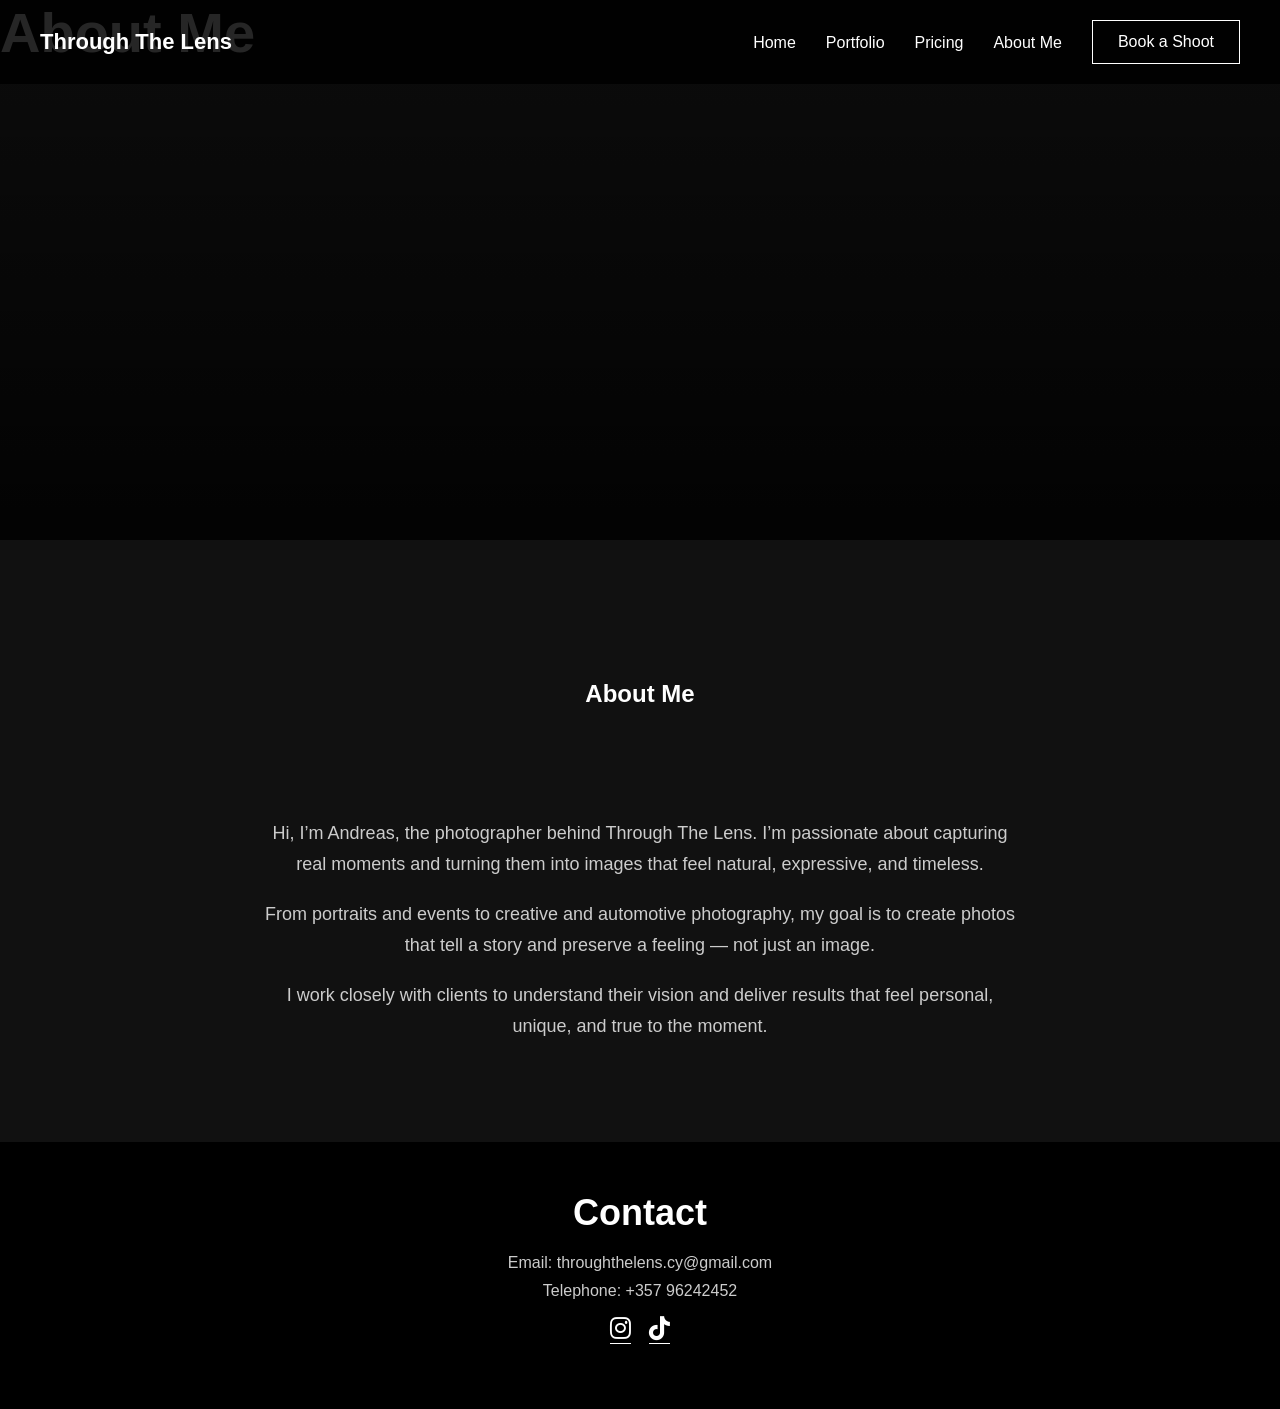
==== about.html @ ca262a56 "Add files via upload" ====
<!DOCTYPE html>
<html lang="en">
<head>
  <meta charset="UTF-8">
  <meta name="viewport" content="width=device-width, initial-scale=1.0">
  <title>About Me | Through The Lens</title>
  <link rel="stylesheet" href="style.css">
  <link rel="stylesheet" href="https://cdnjs.cloudflare.com/ajax/libs/font-awesome/6.5.0/css/all.min.css">
</head>
<body>

  <nav class="navbar">
    <div class="logo">Through The Lens</div>
    <ul class="nav-links">
      <li><a href="index.html">Home</a></li>
      <li class="dropdown">
        <a href="#">Portfolio</a>
        <ul class="dropdown-menu">
          <li><a href="portraits.html">Portraits</a></li>
          <li><a href="nature.html">Nature</a></li>
          <li><a href="events.html">Events</a></li>
          <li><a href="architecture.html">Architecture</a></li>
          <li><a href="lifestyle.html">Lifestyle</a></li>
          <li><a href="creative.html">Creative</a></li>
          <li><a href="automotive.html">Automotive</a></li>
        </ul>
      </li>
      <li><a href="pricing.html">Pricing</a></li>
      <li><a href="about.html">About Me</a></li>
      <li><a href="booking.html" class="btn">Book a Shoot</a></li>
    </ul>
  </nav>
  
  <header class="about-hero">
  <div class="about-hero-overlay">
    <h1>About Me</h1>
  </div>
</header>

  <section class="page-header">
    <h1>About Me</h1>
  </section>

  <section class="about-page">
    <div class="about-content">
      <p>
        Hi, I’m Andreas, the photographer behind Through The Lens. I’m passionate about capturing real moments and turning them into images that feel natural, expressive, and timeless.
      </p>
      
      <p>
        From portraits and events to creative and automotive photography, my goal is to create photos that tell a story and preserve a feeling — not just an image.
      </p>
      
      <p>
        I work closely with clients to understand their vision and deliver results that feel personal, unique, and true to the moment.
      </p>
    </div>
  </section>

  <section class="contact">
    <h2>Contact</h2>

  <p>Email: throughthelens.cy@gmail.com</p>
  <p>Telephone: +357 96242452</p>

    <div class="social-icons">
    <a href="https://www.instagram.com/_through_the_lens_cy" target="_blank" aria-label="Instagram">
      <i class="fa-brands fa-instagram"></i>
    </a>

    <a href="https://www.tiktok.com/" target="_blank" aria-label="TikTok">
      <i class="fa-brands fa-tiktok"></i>
    </a>
  </div>
  </section>

</body>
</html>
---- style.css ----
/* =========================
   RESET / GLOBAL
========================= */
* {
  margin: 0;
  padding: 0;
  box-sizing: border-box;
}

html, body {
  background-color: #111;
  color: white;
  font-family: Arial, sans-serif;
  scroll-behavior: smooth;
}

.social-icons {
  display: flex;
  justify-content: center;
  gap: 18px;
  margin: 15px 0;
}

.social-icons a {
  color: white;
  font-size: 24px;
  transition: 0.3s;
}

.social-icons a:hover {
  color: #aaa;
  transform: scale(1.1);
}
/* =========================
   ADMIN
========================= */
.gallery img {
  opacity: 0;
}
.gallery img.show {
  opacity: 1;
}
#admin-gallery {
  margin-top: 40px;
  gap: 20px;
}

/* =========================
   NAVBAR
========================= */
.navbar {
  position: fixed;
  top: 0;
  width: 100%;
  background: rgba(0, 0, 0, 0.85);
  display: flex;
  justify-content: space-between;
  align-items: center;
  padding: 20px 40px;
  z-index: 1000;
}

.logo {
  font-size: 22px;
  font-weight: bold;
}

.nav-links {
  list-style: none;
  display: flex;
  gap: 30px;
}

.nav-links li {
  position: relative;
}

.nav-links a {
  color: white;
  text-decoration: none;
}

.nav-links > li > a:not(.btn) {
  position: relative;
  top: 14px;
}

.dropdown-menu {
  display: none;
  position: absolute;
  top: 100%;
  left: 0;
  background: #000;
  list-style: none;
  min-width: 170px;
  padding: 10px 0;
  border-radius: 6px;
}

.dropdown-menu li {
  padding: 10px 20px;
}

.dropdown-menu li a {
  color: white;
}

.dropdown:hover .dropdown-menu {
  display: block;
}


/* =========================
   HERO
========================= */
.hero {
  height: 100vh;
  background:
    linear-gradient(rgba(0,0,0,0.45), rgba(0,0,0,0.7)),
    url("images/hero.jpg") center/cover no-repeat;
  display: flex;
  justify-content: center;
  align-items: center;
  text-align: center;
  padding: 20px;
}

.overlay h1 {
  font-size: 60px;
  margin-bottom: 10px;
}

.overlay p {
  margin: 10px 0 20px;
  color: #ddd;
  font-size: 20px;
}


/* =========================
   BUTTON
========================= */
.btn {
  display: inline-block;
  padding: 12px 25px;
  border: 1px solid white;
  color: white;
  text-decoration: none;
  transition: 0.3s;
}

.btn:hover {
  background: white;
  color: black;
}


/* =========================
   PAGE HEADER
========================= */
.page-header {
  padding-top: 140px;
  padding-bottom: 30px;
  text-align: center;
  background-color: #111;
}

.page-header h1 {
  color: white;
}


/* =========================
   GALLERY
========================= */
.gallery-section {
  padding: 60px 20px;
  text-align: center;
  background-color: #111;
}

.gallery-section h2 {
  margin-bottom: 30px;
  color: white;
  font-size: 40px;
}

.gallery {
  display: grid;
  grid-template-columns: repeat(auto-fit, minmax(300px, 1fr));
  gap: 15px;
  justify-items: center;
}

.gallery img {
  width: 100%;
  max-width: 600px;
  height: auto;
  min-height: 600px;
  object-fit: cover;
  border-radius: 10px;
  opacity: 0;
  transition: transform 0.3s, opacity 0.8s ease;
}

.gallery img.show {
  opacity: 1;
}

.gallery img:hover {
  transform: scale(1.03);
}


/* =========================
   ABOUT (HOME PAGE)
========================= */
.about {
  text-align: center;
  padding: 80px 20px;
  background-color: #111;
}

.about h2 {
  color: white;
  margin-bottom: 20px;
  font-size: 40px;
}

.about p {
  max-width: 700px;
  margin: auto;
  color: #ccc;
  font-size: 18px;
  line-height: 1.6;
}


/* =========================
   CONTACT
========================= */
.contact {
  text-align: center;
  padding: 50px 20px;
  background: #000;
}

.contact h2 {
  color: white;
  margin-bottom: 20px;
  font-size: 36px;
}

.contact p {
  color: #ccc;
  margin-bottom: 10px;
}

.contact a {
  color: white;
  text-decoration: none;
  border-bottom: 1px solid white;
}

.contact a:hover {
  color: #aaa;
}


/* =========================
   LIGHTBOX
========================= */
.lightbox {
  position: fixed;
  top: 0;
  left: 0;
  width: 100%;
  height: 100%;
  background: rgba(0,0,0,0.92);
  display: none;
  justify-content: center;
  align-items: center;
  z-index: 2000;
  opacity: 0;
  transition: opacity 0.3s ease;
}

.lightbox.show {
  display: flex;
  opacity: 1;
}

.lightbox-content {
  position: relative;
  max-width: 90%;
  max-height: 90%;
}

.lightbox img {
  max-width: 100%;
  max-height: 85vh;
  border-radius: 10px;
  box-shadow: 0 0 30px black;
  display: block;
}

.lightbox-watermark {
  position: absolute;
  top: 50%;
  left: 50%;
  transform: translate(-50%, -50%) rotate(-35deg);
  font-size: 90px;
  font-weight: bold;
  letter-spacing: 6px;
  color: rgba(255, 255, 255, 0.3);
  width: 200%;
  text-align: center;
  pointer-events: none;
  user-select: none;
}

.wm-top {
  top: 20%;
}

.wm-center {
  top: 50%;
  transform: translate(-50%, -50%) rotate(-35deg);
}

.wm-bottom {
  top: 80%;
}

.lightbox-close {
  position: absolute;
  top: -40px;
  right: 0;
  font-size: 28px;
  color: white;
  cursor: pointer;
}


/* =========================
   BOOKING
========================= */
.booking-section {
  padding: 140px 20px 60px;
  max-width: 800px;
  margin: 0 auto;
  background-color: #111;
}

.booking-section h1 {
  text-align: center;
  margin-bottom: 15px;
  color: white;
}

.booking-section p {
  text-align: center;
  color: #ccc;
  margin-bottom: 30px;
}

.booking-form {
  display: grid;
  gap: 18px;
}

.booking-form label {
  display: block;
  margin-bottom: 6px;
  font-size: 14px;
  color: #ccc;
}

.booking-form input,
.booking-form select,
.booking-form textarea {
  width: 100%;
  padding: 14px;
  background: #1b1b1b;
  border: 1px solid #333;
  color: white;
  border-radius: 8px;
  font-size: 15px;
}

.booking-form textarea {
  min-height: 140px;
  resize: vertical;
}

.booking-form button {
  padding: 14px 20px;
  border: 1px solid white;
  background: transparent;
  color: white;
  cursor: pointer;
  transition: 0.3s;
  border-radius: 8px;
}

.booking-form button:hover {
  background: white;
  color: black;
}

.hint {
  display: block;
  margin-top: 5px;
  color: #888;
  font-size: 13px;
}

/* =========================
   PRICING
========================= */
.pricing-section {
  padding: 40px 20px 60px;
  text-align: center;
  max-width: 1100px;
  margin: 0 auto;
}

.badge {
  background: rgba(255, 255, 255, 0.131);
  color: black;
  font-size: 12px;
  padding: 4px 10px;
  border-radius: 20px;
  margin-bottom: 10px;
  display: inline-block;
}

.pricing-intro,
.pricing-note {
  max-width: 750px;
  margin: 0 auto 35px;
  color: #ccc;
  line-height: 1.7;
  font-size: 17px;
}

.pricing-grid,
.prints-grid {
  display: grid;
  grid-template-columns: repeat(auto-fit, minmax(260px, 1fr));
  gap: 25px;
  margin-top: 30px;
}

.pricing-card:hover {
  transform: translateY(-12px) scale(1.03);
  box-shadow: 0 25px 50px rgba(255, 255, 255, 0.12);
  border-color: white;
}

.pricing-card:hover button {
  background: white;
  color: black;
}

.pricing-card.featured {
  border: 2px solid white;
  transform: scale(1.05);
}
.pricing-card {
  background: #1b1b1b;
  border: 1px solid #333;
  border-radius: 12px;
  padding: 30px 25px;
  text-align: center;
  
  transition: transform 0.35s cubic-bezier(0.22, 1, 0.36, 1),
              box-shadow 0.35s cubic-bezier(0.22, 1, 0.36, 1),
              border-color 0.25s ease;
  will-change: transform;
}

.pricing-card h2,
.pricing-card h3 {
  margin-bottom: 15px;
}

.pricing-card p {
  color: #ccc;
  margin-bottom: 10px;
  line-height: 1.6;
}

.pricing-card h3 {
  color: white;
  font-size: 28px;
  margin-top: 20px;
}

.featured {
  border: 1px solid white;
  transform: scale(1.03);
}

.extras-section,
.prints-section {
  padding: 20px 20px 50px;
  max-width: 1100px;
  margin: 0 auto;
  text-align: center;
}

.extras-section h2,
.prints-section h2 {
  margin-bottom: 20px;
  font-size: 32px;
}

.extras-list p {
  color: #ccc;
  margin-bottom: 15px;
  line-height: 1;
}

.whitewall-link {
  color: white;
  text-decoration: underline;
  border-bottom: 1px solid white;
  text-underline-offset: 3px; /* spacing */
  text-decoration-thickness: 1px;
  transition: 0.3s;
}

.whitewall-link:hover {
  color: #5eff00;
  border-bottom: 1px solid #ccc;
}

.note {
  margin-top: 20px;
  margin-bottom: 5px;
  color: #aaa;
  font-size: 14px;
  line-height: 1.6;
}

/* =========================
   ABOUT PAGE
========================= */
.about-page {
  padding: 80px 20px;
  max-width: 800px;
  margin: 0 auto;
  text-align: center;
}

.about-content p {
  color: #ccc;
  font-size: 18px;
  line-height: 1.7;
  margin-bottom: 20px;
}

.about-hero {
  height: 60vh;
  background:
    linear-gradient(to bottom, rgba(0,0,0,0.3), rgba(0,0,0,0.85)),
    url("images/hero2.jpg") center/cover no-repeat;
}

.about-hero-overlay h1 {
  font-size: 56px;
  color: white;
}
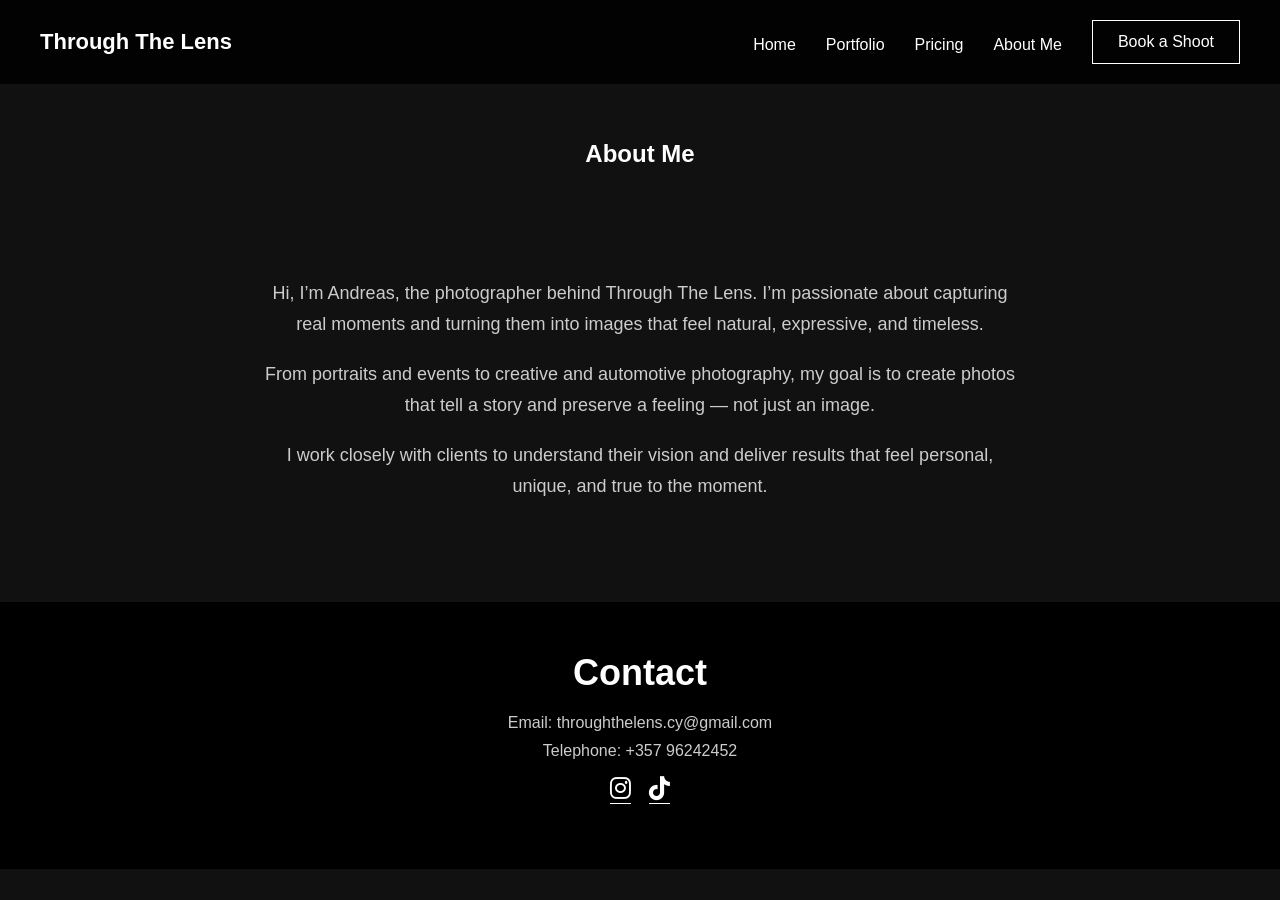
==== commit 564b934d: "Update about.html" ====
--- a/about.html
+++ b/about.html
@@ -31,11 +31,6 @@
     </ul>
   </nav>
   
-  <header class="about-hero">
-  <div class="about-hero-overlay">
-    <h1>About Me</h1>
-  </div>
-</header>
 
   <section class="page-header">
     <h1>About Me</h1>
@@ -75,4 +70,4 @@
   </section>
 
 </body>
-</html>+</html>
--- a/style.css
+++ b/style.css
@@ -31,15 +31,18 @@
   color: #aaa;
   transform: scale(1.1);
 }
+
 /* =========================
    ADMIN
 ========================= */
 .gallery img {
   opacity: 0;
 }
+
 .gallery img.show {
   opacity: 1;
 }
+
 #admin-gallery {
   margin-top: 40px;
   gap: 20px;
@@ -69,6 +72,7 @@
   list-style: none;
   display: flex;
   gap: 30px;
+  align-items: center;
 }
 
 .nav-links li {
@@ -82,7 +86,7 @@
 
 .nav-links > li > a:not(.btn) {
   position: relative;
-  top: 14px;
+  top: 3px;
 }
 
 .dropdown-menu {
@@ -109,14 +113,13 @@
   display: block;
 }
 
-
 /* =========================
    HERO
 ========================= */
 .hero {
   height: 100vh;
   background:
-    linear-gradient(rgba(0,0,0,0.45), rgba(0,0,0,0.7)),
+    linear-gradient(rgba(0, 0, 0, 0.45), rgba(0, 0, 0, 0.7)),
     url("images/hero.jpg") center/cover no-repeat;
   display: flex;
   justify-content: center;
@@ -136,7 +139,6 @@
   font-size: 20px;
 }
 
-
 /* =========================
    BUTTON
 ========================= */
@@ -154,7 +156,6 @@
   color: black;
 }
 
-
 /* =========================
    PAGE HEADER
 ========================= */
@@ -168,7 +169,6 @@
 .page-header h1 {
   color: white;
 }
-
 
 /* =========================
    GALLERY
@@ -211,7 +211,6 @@
   transform: scale(1.03);
 }
 
-
 /* =========================
    ABOUT (HOME PAGE)
 ========================= */
@@ -235,7 +234,6 @@
   line-height: 1.6;
 }
 
-
 /* =========================
    CONTACT
 ========================= */
@@ -265,7 +263,6 @@
 .contact a:hover {
   color: #aaa;
 }
-
 
 /* =========================
    LIGHTBOX
@@ -276,7 +273,7 @@
   left: 0;
   width: 100%;
   height: 100%;
-  background: rgba(0,0,0,0.92);
+  background: rgba(0, 0, 0, 0.92);
   display: none;
   justify-content: center;
   align-items: center;
@@ -341,7 +338,6 @@
   cursor: pointer;
 }
 
-
 /* =========================
    BOOKING
 ========================= */
@@ -452,32 +448,33 @@
   margin-top: 30px;
 }
 
-.pricing-card:hover {
-  transform: translateY(-12px) scale(1.03);
-  box-shadow: 0 25px 50px rgba(255, 255, 255, 0.12);
-  border-color: white;
-}
-
-.pricing-card:hover button {
-  background: white;
-  color: black;
-}
-
-.pricing-card.featured {
-  border: 2px solid white;
-  transform: scale(1.05);
-}
 .pricing-card {
   background: #1b1b1b;
   border: 1px solid #333;
   border-radius: 12px;
   padding: 30px 25px;
   text-align: center;
-  
-  transition: transform 0.35s cubic-bezier(0.22, 1, 0.36, 1),
-              box-shadow 0.35s cubic-bezier(0.22, 1, 0.36, 1),
-              border-color 0.25s ease;
+  transition:
+    transform 0.35s cubic-bezier(0.22, 1, 0.36, 1),
+    box-shadow 0.35s cubic-bezier(0.22, 1, 0.36, 1),
+    border-color 0.25s ease;
   will-change: transform;
+}
+
+.pricing-card:hover {
+  transform: translateY(-12px) scale(1.03);
+  box-shadow: 0 25px 50px rgba(255, 255, 255, 0.12);
+  border-color: white;
+}
+
+.pricing-card:hover button {
+  background: white;
+  color: black;
+}
+
+.pricing-card.featured {
+  border: 2px solid white;
+  transform: scale(1.05);
 }
 
 .pricing-card h2,
@@ -526,7 +523,7 @@
   color: white;
   text-decoration: underline;
   border-bottom: 1px solid white;
-  text-underline-offset: 3px; /* spacing */
+  text-underline-offset: 3px;
   text-decoration-thickness: 1px;
   transition: 0.3s;
 }
@@ -564,11 +561,118 @@
 .about-hero {
   height: 60vh;
   background:
-    linear-gradient(to bottom, rgba(0,0,0,0.3), rgba(0,0,0,0.85)),
+    linear-gradient(to bottom, rgba(0, 0, 0, 0.3), rgba(0, 0, 0, 0.85)),
     url("images/hero2.jpg") center/cover no-repeat;
 }
 
 .about-hero-overlay h1 {
   font-size: 56px;
   color: white;
-}+}
+
+/* =========================
+   MOBILE
+========================= */
+@media (max-width: 768px) {
+  .navbar {
+    padding: 12px 16px;
+    display: flex;
+    flex-direction: column;
+    justify-content: center;
+    align-items: center;
+    gap: 12px;
+  }
+
+  .logo {
+    font-size: 18px;
+    line-height: 1.2;
+    text-align: center;
+    white-space: normal;
+  }
+
+  .nav-links {
+    display: flex;
+    flex-wrap: wrap;
+    justify-content: center;
+    align-items: center;
+    gap: 10px 16px;
+    width: 100%;
+    margin: 0;
+    padding: 0;
+  }
+
+  .nav-links li {
+    position: static;
+  }
+
+  .nav-links a {
+    font-size: 14px;
+    position: static !important;
+    top: auto !important;
+  }
+
+  .nav-links > li > a:not(.btn) {
+    position: static !important;
+    top: auto !important;
+  }
+
+  .dropdown-menu {
+    position: static;
+    display: none;
+    min-width: unset;
+    width: 100%;
+    margin-top: 8px;
+  }
+
+  .btn {
+    padding: 10px 14px;
+    font-size: 14px;
+  }
+
+  .page-header {
+    padding-top: 170px;
+  }
+
+  .hero {
+    height: 85vh;
+    padding: 20px;
+  }
+
+  .overlay h1 {
+    font-size: 42px;
+    line-height: 1.1;
+  }
+
+  .overlay p {
+    font-size: 16px;
+  }
+
+  .gallery {
+    grid-template-columns: 1fr;
+  }
+
+  .gallery img {
+    max-width: 100%;
+    min-height: auto;
+  }
+
+  .about h2,
+  .gallery-section h2,
+  .contact h2,
+  .extras-section h2,
+  .prints-section h2 {
+    font-size: 30px;
+  }
+
+  .about p,
+  .about-content p,
+  .pricing-intro,
+  .pricing-note {
+    font-size: 16px;
+  }
+
+  .pricing-card.featured,
+  .featured {
+    transform: none;
+  }
+}
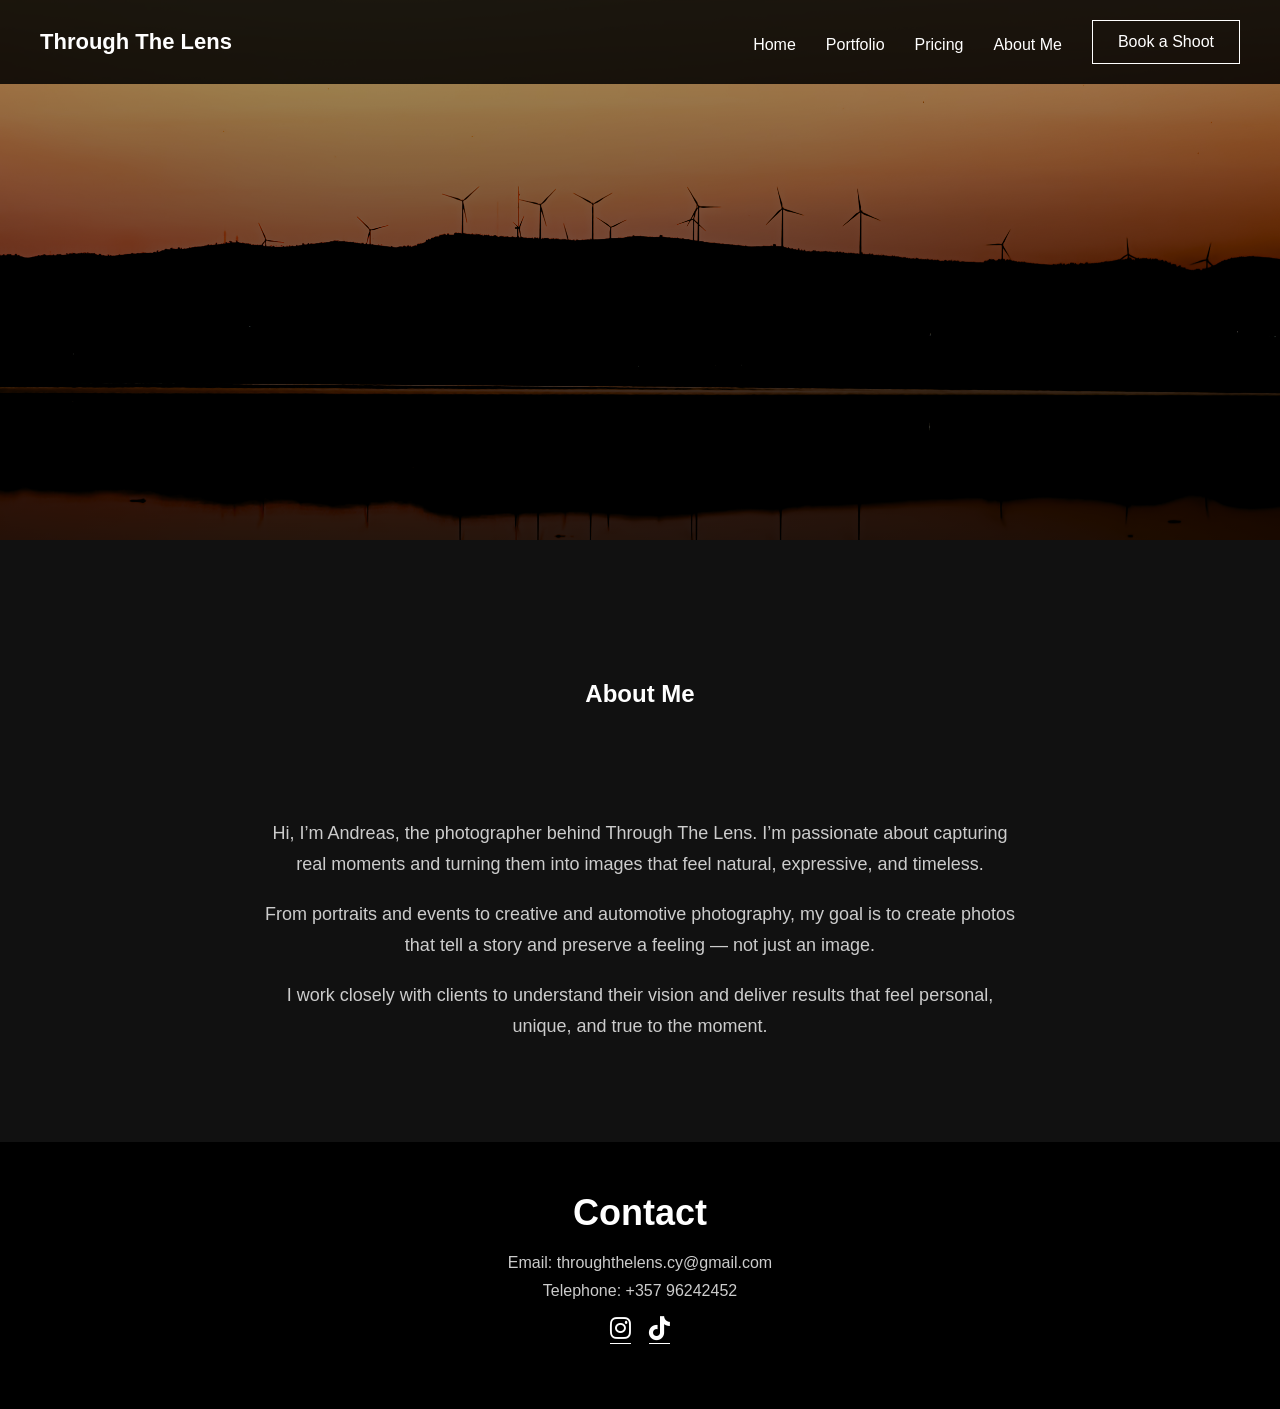
==== commit d8ae4f9d: "Update about.html" ====
--- a/about.html
+++ b/about.html
@@ -30,7 +30,11 @@
       <li><a href="booking.html" class="btn">Book a Shoot</a></li>
     </ul>
   </nav>
-  
+
+    <header class="about-hero">
+  <div class="about-hero-overlay">
+  </div>
+</header>
 
   <section class="page-header">
     <h1>About Me</h1>
